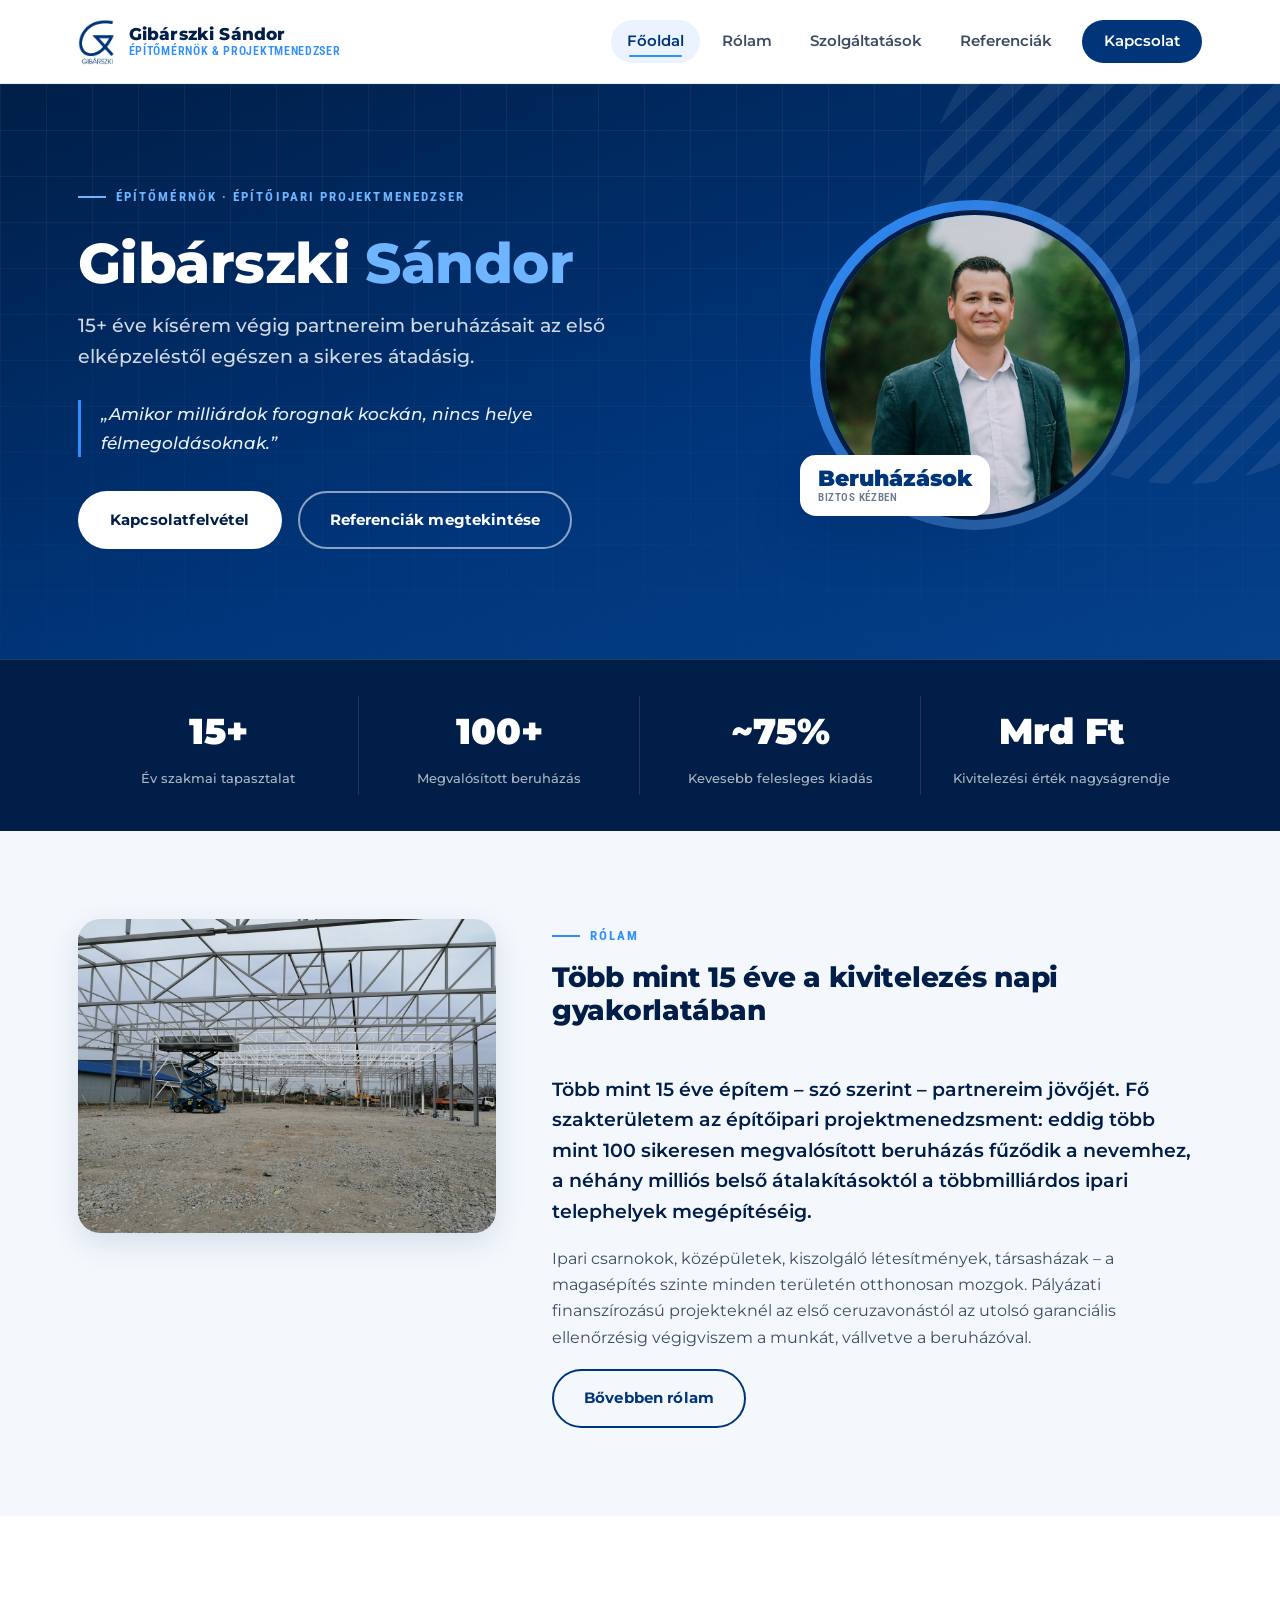
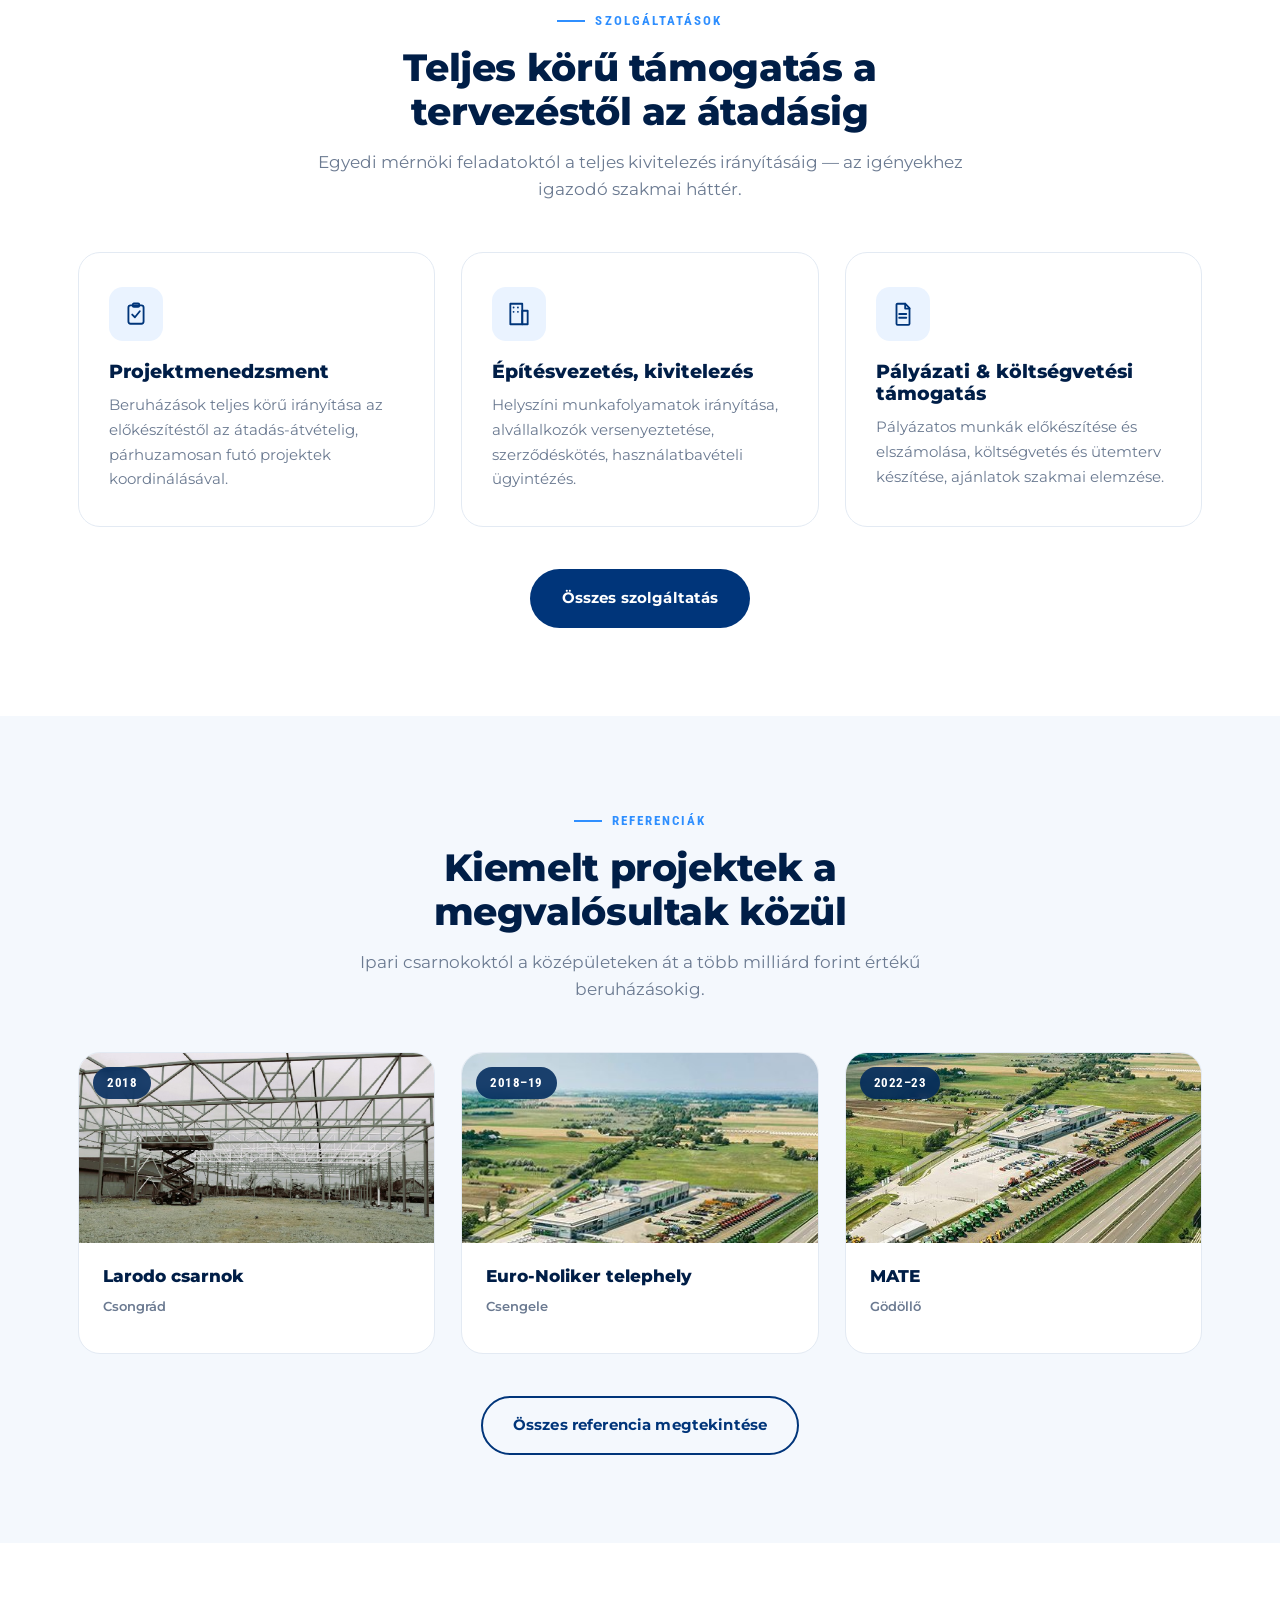
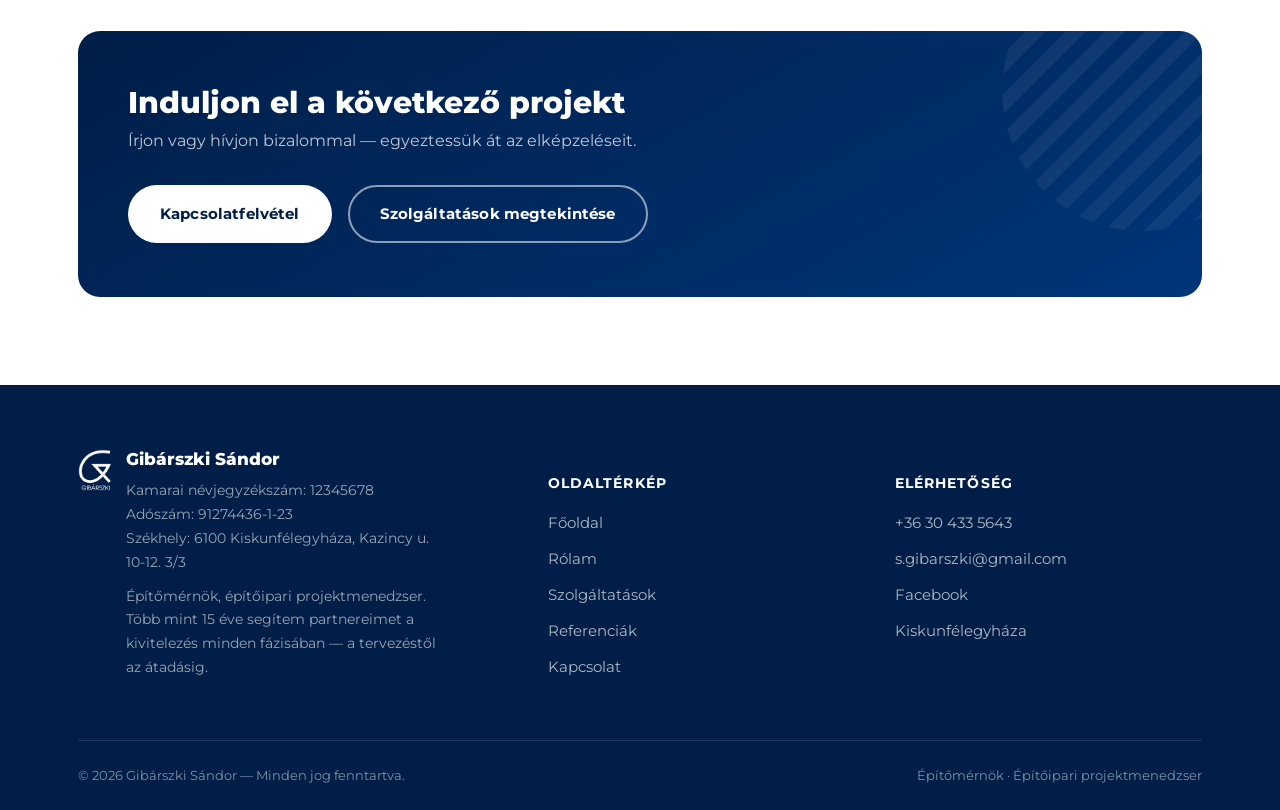
==== index.html @ 55b8b4fb "Add files via upload" ====
<!DOCTYPE html>
<html lang="hu">
<head>
<meta charset="UTF-8">
<meta name="viewport" content="width=device-width, initial-scale=1.0">
<title>Gibárszki Sándor | Építőmérnök, Építőipari Projektmenedzser</title>
<meta name="description" content="Gibárszki Sándor építőmérnök, építőipari projektmenedzser. 15+ év tapasztalat, 100+ megvalósított beruházás — ipari csarnokok, középületek, társasházak.">
<link rel="stylesheet" href="style.css">
</head>
<body>

<nav class="site-nav">
  <div class="container">
    <a href="index.html" class="brand">
      <img src="assets/img/logo_navy.png" alt="Gibárszki Sándor logó">
      <span class="brand-text"><strong>Gibárszki Sándor</strong><span>Építőmérnök &amp; Projektmenedzser</span></span>
    </a>
    <input type="checkbox" id="nav-toggle" class="nav-toggle">
    <div class="nav-links">
      <a href="index.html" class="active">Főoldal</a>
      <a href="rolam.html">Rólam</a>
      <a href="szolgaltatasok.html">Szolgáltatások</a>
      <a href="referenciak.html">Referenciák</a>
      <a href="kapcsolat.html" class="nav-cta">Kapcsolat</a>
    </div>
    <label for="nav-toggle" class="nav-burger" aria-label="Menü megnyitása"><span></span></label>
  </div>
</nav>

<header class="hero">
  <div class="container">
    <div class="hero-copy">
      <span class="hero-kicker">Építőmérnök · Építőipari projektmenedzser</span>
      <h1>Gibárszki <span class="accent">Sándor</span></h1>
      <p class="role">15+ éve kísérem végig partnereim beruházásait az első elképzeléstől egészen a sikeres átadásig.</p>
      <p class="hero-quote">„Amikor milliárdok forognak kockán, nincs helye félmegoldásoknak.”</p>
      <div class="btn-row">
        <a href="kapcsolat.html" class="btn btn-primary">Kapcsolatfelvétel</a>
        <a href="referenciak.html" class="btn btn-outline">Referenciák megtekintése</a>
      </div>
    </div>
    <div class="hero-avatar-wrap">
      <div class="hero-avatar-ring">
        <img src="assets/img/avatar.jpg" alt="Gibárszki Sándor portré">
      </div>
      <div class="hero-badge">
        <strong>Beruházások</strong>
        <span>Biztos kézben</span>
      </div>
    </div>
  </div>
</header>

<div class="stat-strip">
  <div class="stat-grid">
    <div class="stat-item"><strong>15+</strong><span>Év szakmai tapasztalat</span></div>
    <div class="stat-item"><strong>100+</strong><span>Megvalósított beruházás</span></div>
    <div class="stat-item"><strong>~75%</strong><span>Kevesebb felesleges kiadás</span></div>
    <div class="stat-item"><strong>Mrd Ft</strong><span>Kivitelezési érték nagyságrendje</span></div>
  </div>
</div>

<section class="section-alt">
  <div class="container about-preview">
    <div class="about-grid">
      <div class="about-photo">
        <img src="assets/img/project_steel_2.jpg" alt="Acélszerkezetű csarnok kivitelezés közben">
      </div>
      <div class="about-copy">
        <div class="section-head">
          <span class="eyebrow">Rólam</span>
          <h2>Több mint 15 éve a kivitelezés napi gyakorlatában</h2>
        </div>
        <p>Több mint 15 éve építem – szó szerint – partnereim jövőjét. Fő szakterületem az építőipari projektmenedzsment: eddig több mint 100 sikeresen megvalósított beruházás fűződik a nevemhez, a néhány milliós belső átalakításoktól a többmilliárdos ipari telephelyek megépítéséig.</p>
        <p>Ipari csarnokok, középületek, kiszolgáló létesítmények, társasházak – a magasépítés szinte minden területén otthonosan mozgok. Pályázati finanszírozású projekteknél az első ceruzavonástól az utolsó garanciális ellenőrzésig végigviszem a munkát, vállvetve a beruházóval.</p>
        <a href="rolam.html" class="btn btn-outline-navy">Bővebben rólam</a>
      </div>
    </div>
  </div>
</section>

<section>
  <div class="container">
    <div class="section-head center">
      <span class="eyebrow">Szolgáltatások</span>
      <h2>Teljes körű támogatás a tervezéstől az átadásig</h2>
      <p>Egyedi mérnöki feladatoktól a teljes kivitelezés irányításáig — az igényekhez igazodó szakmai háttér.</p>
    </div>
    <div class="grid grid-3">
      <div class="card">
        <div class="card-icon">
          <svg viewBox="0 0 24 24" fill="none" stroke="currentColor" stroke-width="1.7" stroke-linecap="round" stroke-linejoin="round" width="26" height="26"><rect x="5" y="4" width="14" height="17" rx="2"/><rect x="9" y="2.3" width="6" height="3" rx="1"/><path d="M8.5 12.5 11 15l4.5-5.5"/></svg>
        </div>
        <h3>Projektmenedzsment</h3>
        <p>Beruházások teljes körű irányítása az előkészítéstől az átadás-átvételig, párhuzamosan futó projektek koordinálásával.</p>
      </div>
      <div class="card">
        <div class="card-icon">
          <svg viewBox="0 0 24 24" fill="none" stroke="currentColor" stroke-width="1.7" stroke-linecap="round" stroke-linejoin="round" width="26" height="26"><rect x="4" y="2.5" width="11" height="19"/><rect x="15" y="9" width="5" height="12.5"/><line x1="7" y1="6" x2="7" y2="6.01"/><line x1="11" y1="6" x2="11" y2="6.01"/><line x1="7" y1="10" x2="7" y2="10.01"/><line x1="11" y1="10" x2="11" y2="10.01"/></svg>
        </div>
        <h3>Építésvezetés, kivitelezés</h3>
        <p>Helyszíni munkafolyamatok irányítása, alvállalkozók versenyeztetése, szerződéskötés, használatbavételi ügyintézés.</p>
      </div>
      <div class="card">
        <div class="card-icon">
          <svg viewBox="0 0 24 24" fill="none" stroke="currentColor" stroke-width="1.7" stroke-linecap="round" stroke-linejoin="round" width="26" height="26"><path d="M7 2.5h7l4 4V21a1 1 0 0 1-1 1H7a1 1 0 0 1-1-1V3.5a1 1 0 0 1 1-1Z"/><path d="M14 2.5V7h4"/><line x1="8.5" y1="12" x2="15" y2="12"/><line x1="8.5" y1="15.5" x2="15" y2="15.5"/></svg>
        </div>
        <h3>Pályázati &amp; költségvetési támogatás</h3>
        <p>Pályázatos munkák előkészítése és elszámolása, költségvetés és ütemterv készítése, ajánlatok szakmai elemzése.</p>
      </div>
    </div>
    <div style="text-align:center; margin-top:42px;">
      <a href="szolgaltatasok.html" class="btn btn-solid">Összes szolgáltatás</a>
    </div>
  </div>
</section>

<section class="section-alt">
  <div class="container">
    <div class="section-head center">
      <span class="eyebrow">Referenciák</span>
      <h2>Kiemelt projektek a megvalósultak közül</h2>
      <p>Ipari csarnokoktól a középületeken át a több milliárd forint értékű beruházásokig.</p>
    </div>
    <div class="grid grid-3">
      <div class="ref-card">
        <div class="ref-photo">
          <span class="ref-tag">2018</span>
          <img src="assets/img/project_steel_1.jpg" alt="Larodo csarnok, Csongrád">
        </div>
        <div class="ref-body">
          <h3>Larodo csarnok</h3>
          <div class="ref-loc">Csongrád</div>
        </div>
      </div>
      <div class="ref-card">
        <div class="ref-photo">
          <span class="ref-tag">2018–19</span>
          <img src="assets/img/project_aerial_2.jpg" alt="Euro-Noliker telephely, Csengele">
        </div>
        <div class="ref-body">
          <h3>Euro-Noliker telephely</h3>
          <div class="ref-loc">Csengele</div>
        </div>
      </div>
      <div class="ref-card">
        <div class="ref-photo">
          <span class="ref-tag">2022–23</span>
          <img src="assets/img/project_aerial_1.jpg" alt="MATE kampusz, Gödöllő">
        </div>
        <div class="ref-body">
          <h3>MATE</h3>
          <div class="ref-loc">Gödöllő</div>
        </div>
      </div>
    </div>
    <div style="text-align:center; margin-top:42px;">
      <a href="referenciak.html" class="btn btn-outline-navy">Összes referencia megtekintése</a>
    </div>
  </div>
</section>

<section>
  <div class="container">
    <div class="cta-band">
      <div>
        <h2>Induljon el a következő projekt</h2>
        <p>Írjon vagy hívjon bizalommal — egyeztessük át az elképzeléseit.</p>
      </div>
      <div class="btn-row">
        <a href="kapcsolat.html" class="btn btn-primary">Kapcsolatfelvétel</a>
        <a href="szolgaltatasok.html" class="btn btn-outline">Szolgáltatások megtekintése</a>
      </div>
    </div>
  </div>
</section>

<footer class="site-footer">
  <div class="container">
    <div class="footer-grid">
      <div class="footer-brand">
        <img src="assets/img/logo_white.png" alt="Gibárszki Sándor logó">
        <div>
          <h4>Gibárszki Sándor</h4>
          <p class="footer-legal">Kamarai névjegyzékszám: 12345678<br>Adószám: 91274436-1-23<br>Székhely: 6100 Kiskunfélegyháza, Kazincy u. 10-12. 3/3</p>
          <p>Építőmérnök, építőipari projektmenedzser. Több mint 15 éve segítem partnereimet a kivitelezés minden fázisában — a tervezéstől az átadásig.</p>
        </div>
      </div>
      <div class="footer-col">
        <h5>Oldaltérkép</h5>
        <a href="index.html">Főoldal</a>
        <a href="rolam.html">Rólam</a>
        <a href="szolgaltatasok.html">Szolgáltatások</a>
        <a href="referenciak.html">Referenciák</a>
        <a href="kapcsolat.html">Kapcsolat</a>
      </div>
      <div class="footer-col">
        <h5>Elérhetőség</h5>
        <a href="tel:+36304335643">+36 30 433 5643</a>
        <a href="mailto:s.gibarszki@gmail.com">s.gibarszki@gmail.com</a>
        <a href="https://www.facebook.com/sandor.gibarszki" target="_blank" rel="noopener">Facebook</a>
        <a href="kapcsolat.html">Kiskunfélegyháza</a>
      </div>
    </div>
    <div class="footer-bottom">
      <span>© 2026 Gibárszki Sándor — Minden jog fenntartva.</span>
      <span>Építőmérnök · Építőipari projektmenedzser</span>
    </div>
  </div>
</footer>

</body>
</html>
---- style.css ----
/* =========================================================
   Gibárszki Sándor — Építőmérnök / Építőipari projektmenedzser
   Közös stíluslap — style.css
   ========================================================= */

@import url('https://fonts.googleapis.com/css2?family=Montserrat:ital,wght@0,400;0,500;0,600;0,700;0,800;0,900;1,500&family=Roboto+Condensed:wght@400;600;700&display=swap');

:root{
  /* Márkaszínek — a Gibárszki design anyagokból (flyer, logó) */
  --navy-900:#001E47;
  --navy-800:#00295C;
  --navy:#00357A;
  --navy-700:#054089;
  --blue-accent:#2F8FFF;
  --blue-accent-light:#6FB4FF;
  --blue-pale:#EAF3FF;
  --blue-pale-2:#F4F8FD;

  --white:#FFFFFF;
  --ink:#152238;
  --ink-soft:#3D4C63;
  --muted:#6B7A91;
  --border:#E3EAF3;
  --border-soft:#EDF2F8;

  --shadow-sm: 0 2px 10px rgba(0,41,92,0.06);
  --shadow-md: 0 10px 30px rgba(0,41,92,0.12);
  --shadow-lg: 0 22px 50px rgba(0,30,71,0.18);

  --radius-sm: 8px;
  --radius-md: 14px;
  --radius-lg: 22px;

  --container: 1180px;
  --nav-h: 84px;

  --ease: cubic-bezier(.22,.9,.32,1);
}

*,*::before,*::after{ box-sizing:border-box; }
html{ scroll-behavior:smooth; }
body{
  margin:0;
  font-family:'Montserrat', Arial, sans-serif;
  color:var(--ink);
  background:var(--white);
  -webkit-font-smoothing:antialiased;
  line-height:1.65;
}
img{ max-width:100%; display:block; }
a{ color:inherit; text-decoration:none; }
ul{ margin:0; padding:0; list-style:none; }
h1,h2,h3,h4{ margin:0; font-weight:800; line-height:1.18; color:var(--navy-900); }
p{ margin:0; }
.container{
  width:100%;
  max-width:var(--container);
  margin:0 auto;
  padding:0 28px;
}

/* ---------- eyebrow / section heading pattern ---------- */
.eyebrow{
  display:inline-flex;
  align-items:center;
  gap:10px;
  font-family:'Roboto Condensed', sans-serif;
  font-weight:700;
  letter-spacing:.16em;
  text-transform:uppercase;
  font-size:13px;
  color:var(--blue-accent);
  margin-bottom:14px;
}
.eyebrow::before{
  content:"";
  width:28px; height:2px;
  background:var(--blue-accent);
  display:inline-block;
}
.section-head{
  max-width:680px;
  margin-bottom:48px;
}
.section-head.center{ margin-left:auto; margin-right:auto; text-align:center; }
.section-head h2{
  font-size:clamp(28px,4vw,38px);
  letter-spacing:-0.01em;
}
.section-head p{
  margin-top:14px;
  color:var(--muted);
  font-size:16.5px;
}
section{ padding:88px 0; }
.section-alt{ background:var(--blue-pale-2); }

/* ---------- buttons ---------- */
.btn{
  display:inline-flex;
  align-items:center;
  gap:10px;
  padding:15px 30px;
  border-radius:999px;
  font-weight:700;
  font-size:15px;
  letter-spacing:.01em;
  border:2px solid transparent;
  cursor:pointer;
  transition:all .25s var(--ease);
  white-space:nowrap;
}
.btn-primary{
  background:var(--white);
  color:var(--navy-900);
}
.btn-primary:hover{
  background:var(--blue-accent);
  color:var(--white);
  transform:translateY(-3px);
  box-shadow:0 14px 28px rgba(47,143,255,.35);
}
.btn-solid{
  background:var(--navy);
  color:var(--white);
}
.btn-solid:hover{
  background:var(--blue-accent);
  transform:translateY(-3px);
  box-shadow:0 14px 28px rgba(47,143,255,.3);
}
.btn-outline{
  border-color:rgba(255,255,255,.55);
  color:var(--white);
}
.btn-outline:hover{
  border-color:var(--white);
  background:rgba(255,255,255,.12);
  transform:translateY(-3px);
}
.btn-outline-navy{
  border-color:var(--navy);
  color:var(--navy);
  background:transparent;
}
.btn-outline-navy:hover{
  background:var(--navy);
  color:var(--white);
  transform:translateY(-3px);
}
.btn-row{ display:flex; gap:16px; flex-wrap:wrap; }

/* =========================================================
   NAV
   ========================================================= */
.site-nav{
  position:fixed;
  top:0; left:0; right:0;
  height:var(--nav-h);
  background:rgba(255,255,255,.92);
  backdrop-filter:saturate(180%) blur(14px);
  border-bottom:1px solid var(--border);
  z-index:1000;
}
.site-nav .container{
  height:100%;
  display:flex;
  align-items:center;
  justify-content:space-between;
}
.brand{
  display:flex;
  align-items:center;
  gap:14px;
}
.brand img{
  height:46px;
  width:auto;
}
.brand-text{
  display:flex;
  flex-direction:column;
  line-height:1.2;
}
.brand-text strong{
  font-size:16.5px;
  font-weight:800;
  color:var(--navy-900);
  letter-spacing:.01em;
}
.brand-text span{
  font-family:'Roboto Condensed', sans-serif;
  font-size:11.5px;
  font-weight:600;
  letter-spacing:.06em;
  text-transform:uppercase;
  color:var(--blue-accent);
}

.nav-links{
  display:flex;
  align-items:center;
  gap:6px;
}
.nav-links a{
  position:relative;
  padding:10px 16px;
  font-size:14.5px;
  font-weight:600;
  color:var(--ink-soft);
  border-radius:999px;
  transition:color .2s, background .2s;
}
.nav-links a:hover{ color:var(--navy); background:var(--blue-pale); }
.nav-links a.active{ color:var(--navy); background:var(--blue-pale); }
.nav-links a.active::after{
  content:"";
  position:absolute;
  left:18px; right:18px; bottom:6px;
  height:2px;
  background:var(--blue-accent);
  border-radius:2px;
}
.nav-cta{
  margin-left:8px;
  padding:10px 22px !important;
  background:var(--navy);
  color:var(--white) !important;
}
.nav-cta:hover{ background:var(--blue-accent) !important; color:var(--white) !important; }

.nav-toggle{ display:none; }
.nav-burger{
  display:none;
  width:42px; height:42px;
  border-radius:10px;
  border:1px solid var(--border);
  background:var(--white);
  align-items:center;
  justify-content:center;
  cursor:pointer;
}
.nav-burger span,
.nav-burger span::before,
.nav-burger span::after{
  content:"";
  display:block;
  width:20px; height:2px;
  background:var(--navy-900);
  position:relative;
  transition:transform .2s, opacity .2s;
}
.nav-burger span::before{ position:absolute; top:-6px; }
.nav-burger span::after{ position:absolute; top:6px; }

/* =========================================================
   HERO (blueprint / navy brand look)
   ========================================================= */
.hero{
  position:relative;
  margin-top:var(--nav-h);
  padding:96px 0 110px;
  background:
    linear-gradient(160deg, var(--navy-900) 0%, var(--navy) 58%, var(--navy-700) 100%);
  overflow:hidden;
  color:var(--white);
}
.hero::before{
  /* blueprint grid */
  content:"";
  position:absolute; inset:0;
  background-image:
    linear-gradient(rgba(255,255,255,.06) 1px, transparent 1px),
    linear-gradient(90deg, rgba(255,255,255,.06) 1px, transparent 1px);
  background-size:46px 46px;
  mask-image:linear-gradient(180deg, rgba(0,0,0,.9), rgba(0,0,0,.15));
  pointer-events:none;
}
.hero::after{
  /* diagonal stripe accent, top-right */
  content:"";
  position:absolute;
  top:-120px; right:-160px;
  width:520px; height:520px;
  background:repeating-linear-gradient(
    -45deg,
    rgba(255,255,255,.07) 0px, rgba(255,255,255,.07) 16px,
    transparent 16px, transparent 32px
  );
  border-radius:50%;
  pointer-events:none;
}
.hero .container{
  position:relative;
  z-index:2;
  display:grid;
  grid-template-columns:1.15fr .85fr;
  gap:56px;
  align-items:center;
}
.hero-kicker{
  display:inline-flex;
  align-items:center;
  gap:10px;
  font-family:'Roboto Condensed', sans-serif;
  font-weight:700;
  letter-spacing:.16em;
  text-transform:uppercase;
  font-size:13px;
  color:var(--blue-accent-light);
  margin-bottom:22px;
}
.hero-kicker::before{
  content:"";
  width:28px; height:2px;
  background:var(--blue-accent-light);
}
.hero h1{
  color:var(--white);
  font-size:clamp(34px, 5vw, 56px);
  letter-spacing:-0.01em;
}
.hero h1 .accent{ color:var(--blue-accent-light); }
.hero .role{
  margin-top:14px;
  font-size:clamp(16px,2vw,19px);
  color:rgba(255,255,255,.82);
  font-weight:500;
}
.hero-quote{
  margin:28px 0 34px;
  padding-left:20px;
  border-left:3px solid var(--blue-accent);
  font-style:italic;
  font-weight:500;
  font-size:17px;
  color:rgba(255,255,255,.92);
  max-width:520px;
}
.hero-avatar-wrap{
  position:relative;
  justify-self:center;
}
.hero-avatar-ring{
  position:relative;
  width:330px; height:330px;
  border-radius:50%;
  padding:10px;
  background:linear-gradient(140deg, var(--blue-accent), rgba(255,255,255,.15));
}
.hero-avatar-ring img{
  width:100%; height:100%;
  object-fit:cover;
  border-radius:50%;
  border:5px solid var(--navy-900);
}
.hero-badge{
  position:absolute;
  bottom:14px; left:-10px;
  background:var(--white);
  color:var(--navy-900);
  border-radius:16px;
  padding:12px 18px;
  box-shadow:var(--shadow-lg);
  display:flex;
  flex-direction:column;
  line-height:1.1;
}
.hero-badge strong{ font-size:22px; font-weight:900; color:var(--navy); }
.hero-badge span{
  font-family:'Roboto Condensed', sans-serif;
  font-size:11px; font-weight:600;
  letter-spacing:.05em; text-transform:uppercase;
  color:var(--muted);
}

/* ---------- stats strip ---------- */
.stat-strip{
  background:var(--navy-900);
  border-top:1px solid rgba(255,255,255,.14);
}
.stat-grid{
  max-width:var(--container);
  margin:0 auto;
  padding:36px 28px;
  display:grid;
  grid-template-columns:repeat(4,1fr);
}
.stat-item{
  text-align:center;
  border-right:1px solid rgba(255,255,255,.12);
  padding:6px 12px;
}
.stat-item:last-child{ border-right:none; }
.stat-item strong{
  display:block;
  font-size:clamp(26px,3vw,36px);
  font-weight:900;
  color:var(--white);
}
.stat-item span{
  display:block;
  margin-top:6px;
  font-size:13px;
  color:rgba(255,255,255,.68);
  font-weight:500;
}

/* =========================================================
   CARDS (services / references)
   ========================================================= */
.grid{ display:grid; gap:26px; }
.grid-3{ grid-template-columns:repeat(3,1fr); }
.grid-2{ grid-template-columns:repeat(2,1fr); }
.grid-4{ grid-template-columns:repeat(4,1fr); }

.card{
  position:relative;
  background:var(--white);
  border:1px solid var(--border);
  border-radius:var(--radius-lg);
  padding:34px 30px;
  transition:transform .3s var(--ease), box-shadow .3s var(--ease), border-color .3s;
  overflow:hidden;
}
.card::before{
  content:"";
  position:absolute; top:0; left:0; right:0; height:4px;
  background:linear-gradient(90deg, var(--navy), var(--blue-accent));
  transform:scaleX(0);
  transform-origin:left;
  transition:transform .35s var(--ease);
}
.card:hover{
  transform:translateY(-8px);
  box-shadow:var(--shadow-md);
  border-color:transparent;
}
.card:hover::before{ transform:scaleX(1); }
.card-icon{
  width:54px; height:54px;
  border-radius:14px;
  background:var(--blue-pale);
  display:flex; align-items:center; justify-content:center;
  margin-bottom:20px;
  font-size:24px;
  color:var(--navy);
  transition:background .3s, color .3s, transform .3s;
}
.card:hover .card-icon{
  background:var(--navy);
  color:var(--white);
  transform:scale(1.07) rotate(-4deg);
}
.card h3{ font-size:19px; margin-bottom:10px; }
.card p{ color:var(--muted); font-size:15px; }
.card ul{ margin-top:14px; }
.card ul li{
  font-size:14px;
  color:var(--ink-soft);
  padding-left:20px;
  position:relative;
  margin-bottom:8px;
}
.card ul li::before{
  content:"";
  position:absolute; left:0; top:8px;
  width:8px; height:8px;
  border-radius:2px;
  background:var(--blue-accent);
}

/* reference cards */
.ref-card{
  background:var(--white);
  border:1px solid var(--border);
  border-radius:var(--radius-lg);
  overflow:hidden;
  transition:transform .3s var(--ease), box-shadow .3s var(--ease);
}
.ref-card:hover{
  transform:translateY(-8px);
  box-shadow:var(--shadow-md);
}
.ref-photo{
  position:relative;
  height:190px;
  overflow:hidden;
  background:var(--blue-pale);
}
.ref-photo img{
  width:100%; height:100%;
  object-fit:cover;
  transition:transform .5s var(--ease);
}
.ref-card:hover .ref-photo img{ transform:scale(1.08); }
.ref-tag{
  position:absolute;
  top:14px; left:14px;
  background:rgba(0,41,92,.88);
  color:var(--white);
  font-family:'Roboto Condensed', sans-serif;
  font-weight:700;
  font-size:12.5px;
  letter-spacing:.04em;
  padding:6px 14px;
  border-radius:999px;
  backdrop-filter:blur(4px);
}
.ref-body{ padding:22px 24px 26px; }
.ref-cat{
  font-family:'Roboto Condensed', sans-serif;
  font-weight:700;
  font-size:11.5px;
  letter-spacing:.08em;
  text-transform:uppercase;
  color:var(--blue-accent);
  margin-bottom:8px;
}
.ref-body h3{ font-size:16.5px; line-height:1.4; margin-bottom:8px; }
.ref-loc{
  display:flex; align-items:center; gap:6px;
  font-size:13px; color:var(--muted); font-weight:600;
  margin-bottom:10px;
}
.ref-body p{ font-size:14px; color:var(--ink-soft); }

.year-pill{
  display:inline-flex;
  align-items:center;
  font-family:'Roboto Condensed', sans-serif;
  font-weight:700;
  font-size:12px;
  letter-spacing:.05em;
  color:var(--white);
  background:var(--navy);
  padding:5px 13px;
  border-radius:999px;
  margin-bottom:16px;
}
.ref-text-card .ref-loc{ margin-top:2px; margin-bottom:0; }
.ref-text-card .card-icon{ margin-bottom:14px; }

.ref-list-section h2.sub-h{
  font-size:22px;
  margin:0 0 24px;
  padding-top:8px;
  display:flex; align-items:center; gap:12px;
}
.ref-list-section h2.sub-h::before{
  content:"";
  width:34px; height:3px;
  background:var(--blue-accent);
  display:inline-block;
}

/* =========================================================
   TIMELINE
   ========================================================= */
.timeline{
  position:relative;
  margin-left:8px;
  padding-left:38px;
  border-left:3px solid var(--blue-pale);
}
.timeline-item{
  position:relative;
  padding-bottom:44px;
}
.timeline-item:last-child{ padding-bottom:0; }
.timeline-item::before{
  content:"";
  position:absolute;
  left:-47px; top:4px;
  width:16px; height:16px;
  border-radius:50%;
  background:var(--white);
  border:3px solid var(--navy);
  transition:background .25s, transform .25s;
}
.timeline-item.is-current::before{
  background:var(--blue-accent);
  border-color:var(--blue-accent);
  box-shadow:0 0 0 5px var(--blue-pale);
}
.timeline-item:hover::before{ transform:scale(1.2); }
.timeline-date{
  display:inline-block;
  font-family:'Roboto Condensed', sans-serif;
  font-weight:700;
  font-size:12.5px;
  letter-spacing:.05em;
  text-transform:uppercase;
  color:var(--white);
  background:var(--navy);
  padding:5px 14px;
  border-radius:999px;
  margin-bottom:12px;
}
.timeline-item.is-current .timeline-date{ background:var(--blue-accent); }
.timeline-card{
  background:var(--white);
  border:1px solid var(--border);
  border-radius:var(--radius-md);
  padding:22px 26px;
  transition:box-shadow .25s, transform .25s, border-color .25s;
}
.timeline-item:hover .timeline-card{
  box-shadow:var(--shadow-sm);
  border-color:var(--blue-accent-light);
  transform:translateX(4px);
}
.timeline-card h3{ font-size:17.5px; margin-bottom:4px; }
.timeline-card .org{
  font-size:13.5px; font-weight:700; color:var(--blue-accent);
  margin-bottom:10px;
  display:block;
}
.timeline-card p{ font-size:14.5px; color:var(--ink-soft); }

.timeline-mini .timeline-item{ padding-bottom:30px; }
.timeline-mini .timeline-card{ padding:16px 22px; }

/* =========================================================
   CONTACT PAGE
   ========================================================= */
.contact-hero,
.page-hero{
  margin-top:var(--nav-h);
  padding:72px 0 60px;
  background:linear-gradient(160deg, var(--navy-900), var(--navy));
  color:var(--white);
  text-align:center;
  position:relative;
  overflow:hidden;
}
.page-hero::before{
  content:"";
  position:absolute; inset:0;
  background-image:
    linear-gradient(rgba(255,255,255,.05) 1px, transparent 1px),
    linear-gradient(90deg, rgba(255,255,255,.05) 1px, transparent 1px);
  background-size:42px 42px;
  mask-image:radial-gradient(ellipse at center, rgba(0,0,0,.8), transparent 75%);
  pointer-events:none;
}
.contact-hero .eyebrow,
.page-hero .eyebrow{ justify-content:center; color:var(--blue-accent-light); position:relative; z-index:1; }
.contact-hero .eyebrow::before,
.page-hero .eyebrow::before{ background:var(--blue-accent-light); }
.contact-hero h1,
.page-hero h1{ color:var(--white); font-size:clamp(30px,4vw,44px); position:relative; z-index:1; }
.contact-hero p,
.page-hero p{
  max-width:600px; margin:16px auto 0;
  color:rgba(255,255,255,.8);
  font-size:16px;
  position:relative; z-index:1;
}

.info-box{
  background:var(--white);
  border:1px solid var(--border);
  border-radius:var(--radius-lg);
  padding:30px 28px;
  text-align:left;
  transition:transform .3s var(--ease), box-shadow .3s var(--ease);
}
.info-box:hover{ transform:translateY(-6px); box-shadow:var(--shadow-md); }
.info-box .card-icon{ margin-bottom:18px; }
.info-box h3{ font-size:17px; margin-bottom:8px; }
.info-box a.value{
  font-size:16px; font-weight:700; color:var(--navy);
  word-break:break-word;
}
.info-box a.value:hover{ color:var(--blue-accent); }
.info-box .hint{ margin-top:8px; font-size:13.5px; color:var(--muted); }

.steps{
  counter-reset:step;
  display:grid;
  grid-template-columns:repeat(3,1fr);
  gap:26px;
}
.step{
  position:relative;
  background:var(--white);
  border:1px solid var(--border);
  border-radius:var(--radius-lg);
  padding:30px 26px;
}
.step::after{
  counter-increment:step;
  content:counter(step);
  position:absolute;
  top:-16px; left:26px;
  width:36px; height:36px;
  border-radius:50%;
  background:var(--navy);
  color:var(--white);
  font-weight:800;
  font-size:15px;
  display:flex; align-items:center; justify-content:center;
  box-shadow:0 6px 14px rgba(0,41,92,.3);
}
.step h3{ margin-top:10px; font-size:17px; }
.step p{ margin-top:8px; color:var(--muted); font-size:14.5px; }

.map-box{
  border-radius:var(--radius-lg);
  overflow:hidden;
  border:1px solid var(--border);
}
.map-box iframe{ width:100%; height:340px; border:0; display:block; }

/* =========================================================
   FOOTER
   ========================================================= */
.site-footer{
  background:var(--navy-900);
  color:rgba(255,255,255,.78);
  padding:64px 0 0;
}
.footer-grid{
  display:grid;
  grid-template-columns:1.4fr 1fr 1fr;
  gap:40px;
  padding-bottom:48px;
  border-bottom:1px solid rgba(255,255,255,.12);
}
.footer-brand{ display:flex; gap:14px; align-items:flex-start; }
.footer-brand img{ height:42px; }
.footer-brand h4{ color:var(--white); font-size:17px; }
.footer-brand p{
  margin-top:10px; font-size:14px; line-height:1.7;
  color:rgba(255,255,255,.6); max-width:320px;
}
.footer-legal{
  margin-top:10px;
  font-size:12.5px;
  line-height:1.7;
  color:rgba(255,255,255,.45);
}
.footer-legal strong{ color:rgba(255,255,255,.65); font-weight:600; }
.footer-col h5{
  color:var(--white);
  font-size:13.5px;
  text-transform:uppercase;
  letter-spacing:.08em;
  margin-bottom:18px;
  font-weight:700;
}
.footer-col a{
  display:block;
  font-size:14.5px;
  color:rgba(255,255,255,.68);
  margin-bottom:12px;
  transition:color .2s, transform .2s;
}
.footer-col a:hover{ color:var(--blue-accent-light); transform:translateX(3px); }
.footer-bottom{
  display:flex;
  justify-content:space-between;
  align-items:center;
  padding:24px 0;
  font-size:13px;
  color:rgba(255,255,255,.5);
  flex-wrap:wrap;
  gap:10px;
}

/* =========================================================
   MISC: about page, services intro, etc.
   ========================================================= */
.about-grid{
  display:grid;
  grid-template-columns:.9fr 1.4fr;
  gap:56px;
  align-items:start;
}
.about-photo{
  position:sticky;
  top:calc(var(--nav-h) + 28px);
}
.about-photo img{
  border-radius:var(--radius-lg);
  box-shadow:var(--shadow-md);
}
.about-photo .quote-card{
  margin-top:-40px;
  margin-left:24px;
  position:relative;
  background:var(--navy);
  color:var(--white);
  border-radius:var(--radius-md);
  padding:20px 22px;
  font-style:italic;
  font-size:14px;
  box-shadow:var(--shadow-md);
}
.about-copy p{
  margin-bottom:18px;
  color:var(--ink-soft);
  font-size:16px;
}
.about-copy p:first-of-type{
  font-size:18.5px;
  font-weight:600;
  color:var(--navy-900);
}
.about-copy h2{
  font-size:clamp(22px,3vw,28px);
  margin-bottom:18px;
  letter-spacing:-0.01em;
}
.about-copy h3{
  font-size:19px;
  margin-bottom:14px;
}
.about-copy .check-list{ margin:18px 0 4px; }
.about-copy .check-list li{
  position:relative;
  padding-left:26px;
  margin-bottom:12px;
  font-size:16px;
  color:var(--ink-soft);
}
.about-copy .check-list li::before{
  content:"";
  position:absolute; left:0; top:8px;
  width:9px; height:9px;
  border-radius:2px;
  background:var(--blue-accent);
}
.about-copy .check-list li b{ color:var(--navy-900); }
.skill-tags{
  display:flex; flex-wrap:wrap; gap:10px;
  margin-top:18px;
}
.skill-tags span{
  background:var(--blue-pale);
  color:var(--navy);
  font-weight:600;
  font-size:13.5px;
  padding:9px 16px;
  border-radius:999px;
}
.lang-row{
  display:flex; justify-content:space-between;
  padding:14px 0; border-bottom:1px solid var(--border-soft);
}
.lang-row:last-child{ border-bottom:none; }
.lang-row strong{ color:var(--navy-900); }
.lang-row span{ color:var(--muted); font-size:14px; font-weight:600; }

.divider-line{
  height:1px; background:var(--border);
  margin:56px 0;
}

.cta-band{
  background:linear-gradient(150deg, var(--navy-900), var(--navy));
  color:var(--white);
  border-radius:var(--radius-lg);
  padding:54px 50px;
  display:flex;
  justify-content:space-between;
  align-items:center;
  gap:30px;
  flex-wrap:wrap;
  position:relative;
  overflow:hidden;
}
.cta-band::after{
  content:"";
  position:absolute; top:-80px; right:-80px;
  width:280px; height:280px;
  background:repeating-linear-gradient(-45deg, rgba(255,255,255,.06) 0 14px, transparent 14px 28px);
  border-radius:50%;
}
.cta-band h2{ color:var(--white); font-size:clamp(22px,3vw,30px); position:relative; z-index:1; }
.cta-band p{ color:rgba(255,255,255,.75); margin-top:8px; position:relative; z-index:1; }
.cta-band .btn-row{ position:relative; z-index:1; }

/* =========================================================
   RESPONSIVE — breakpoint 680px
   ========================================================= */
@media (max-width: 980px){
  .hero .container{ grid-template-columns:1fr; text-align:center; }
  .hero-kicker{ justify-content:center; }
  .hero-quote{ margin-left:auto; margin-right:auto; }
  .hero-avatar-wrap{ order:-1; }
  .about-grid{ grid-template-columns:1fr; }
  .about-photo{ position:static; max-width:340px; margin:0 auto; }
  .grid-3{ grid-template-columns:repeat(2,1fr); }
  .grid-4{ grid-template-columns:repeat(2,1fr); }
  .footer-grid{ grid-template-columns:1fr 1fr; }
  .footer-brand{ grid-column:1 / -1; }
  .steps{ grid-template-columns:1fr; }
}

@media (max-width: 680px){
  :root{ --nav-h:72px; }
  .container{ padding:0 20px; }
  section{ padding:64px 0; }

  .nav-links{
    position:fixed;
    top:var(--nav-h); left:0; right:0;
    flex-direction:column;
    align-items:stretch;
    background:var(--white);
    border-bottom:1px solid var(--border);
    padding:10px 20px 18px;
    gap:4px;
    transform:translateY(-12px);
    opacity:0;
    pointer-events:none;
    transition:all .25s var(--ease);
    box-shadow:var(--shadow-md);
  }
  .nav-links a{ padding:13px 14px; }
  .nav-cta{ margin-left:0; text-align:center; }
  .nav-burger{ display:flex; }
  .nav-toggle:checked ~ .nav-links{
    transform:translateY(0);
    opacity:1;
    pointer-events:auto;
  }
  .nav-toggle:checked ~ .nav-burger span{ background:transparent; }
  .nav-toggle:checked ~ .nav-burger span::before{ transform:rotate(45deg) translate(4px,5px); }
  .nav-toggle:checked ~ .nav-burger span::after{ transform:rotate(-45deg) translate(4px,-5px); }
  .brand-text strong{ font-size:14.5px; }
  .brand img{ height:38px; }

  .hero{ padding:56px 0 70px; }
  .hero-avatar-ring{ width:230px; height:230px; }
  .hero-badge{ left:50%; transform:translateX(-50%); bottom:-16px; }

  .stat-grid{ grid-template-columns:repeat(2,1fr); gap:22px 0; }
  .stat-item{ border-right:none; border-bottom:1px solid rgba(255,255,255,.12); padding-bottom:18px; }
  .stat-item:nth-child(2n){ border-right:none; }

  .grid-3, .grid-2, .grid-4{ grid-template-columns:1fr; }
  .section-head{ max-width:100%; }

  .timeline{ padding-left:30px; margin-left:2px; }
  .timeline-item::before{ left:-39px; }

  .footer-grid{ grid-template-columns:1fr; gap:32px; }
  .footer-bottom{ flex-direction:column; text-align:center; }

  .cta-band{ flex-direction:column; text-align:center; padding:40px 26px; }
  .cta-band .btn-row{ justify-content:center; }

  .about-photo .quote-card{ margin-left:0; }
}
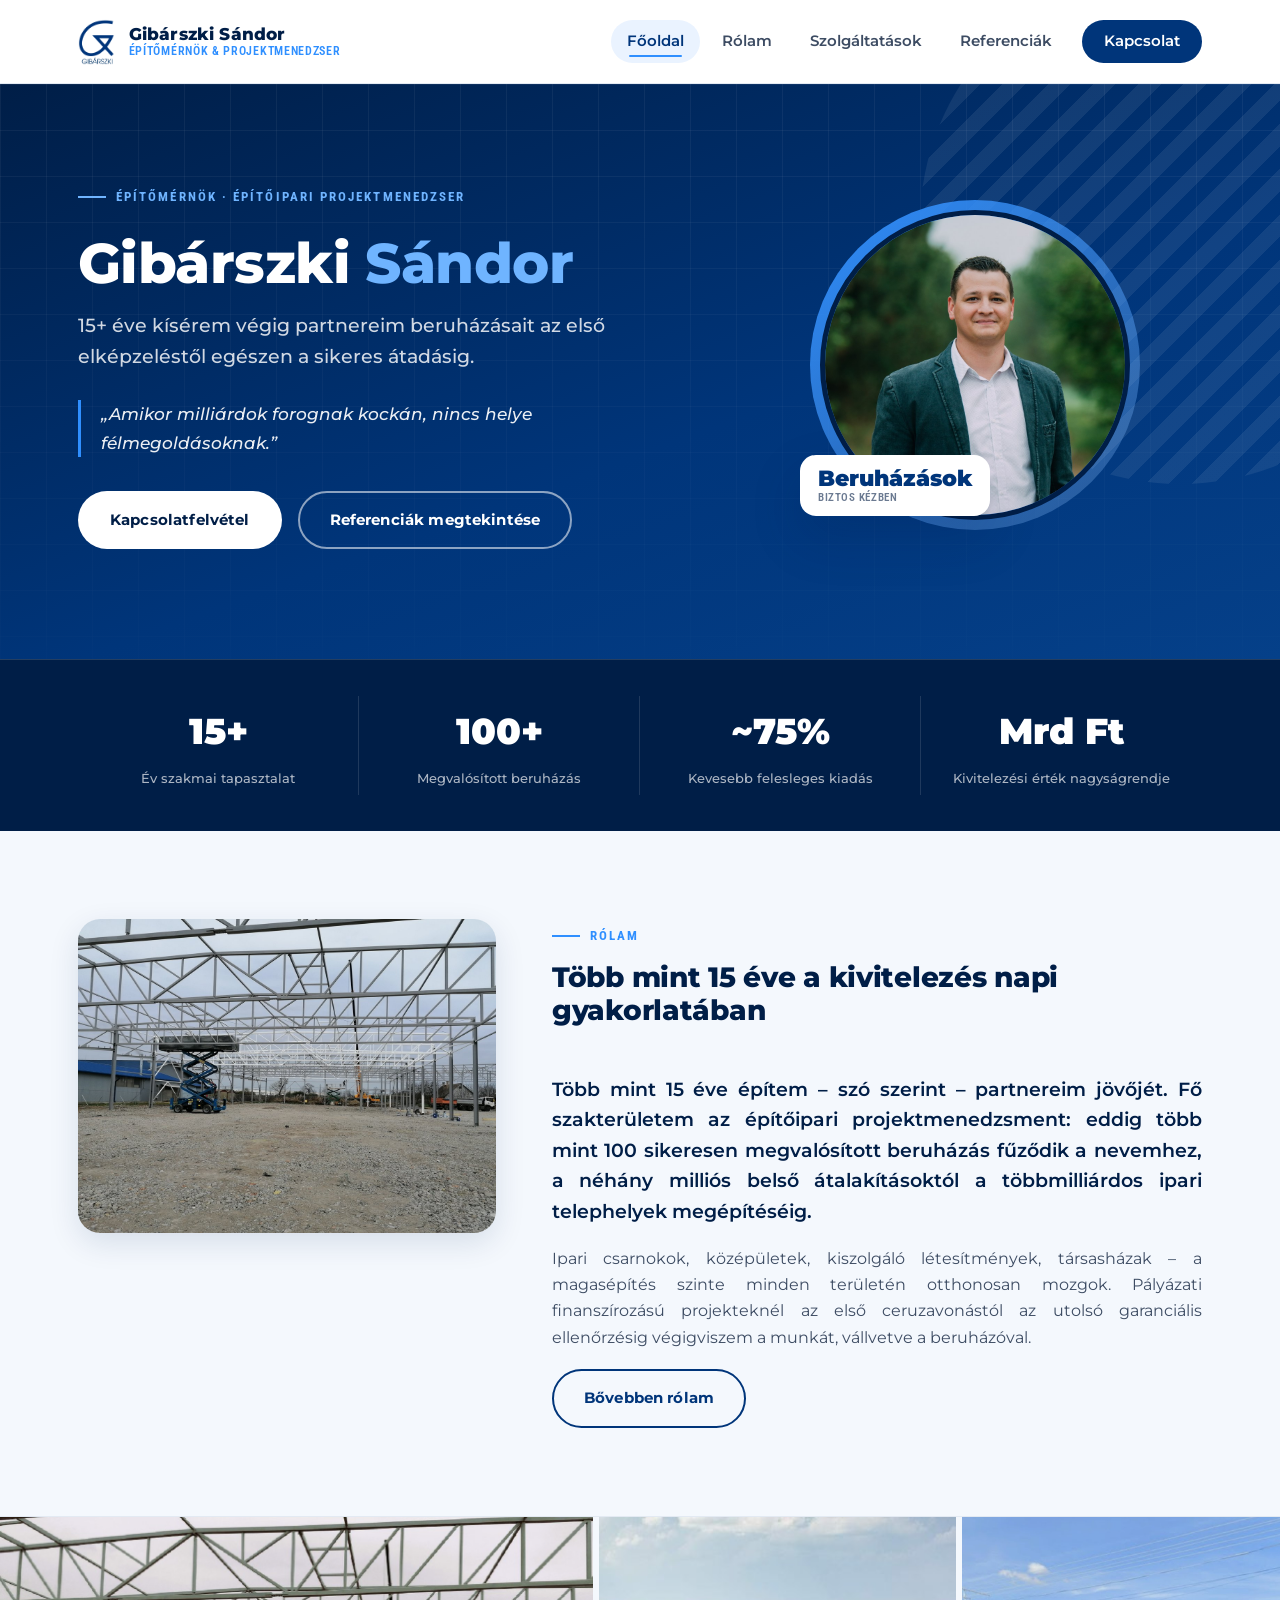
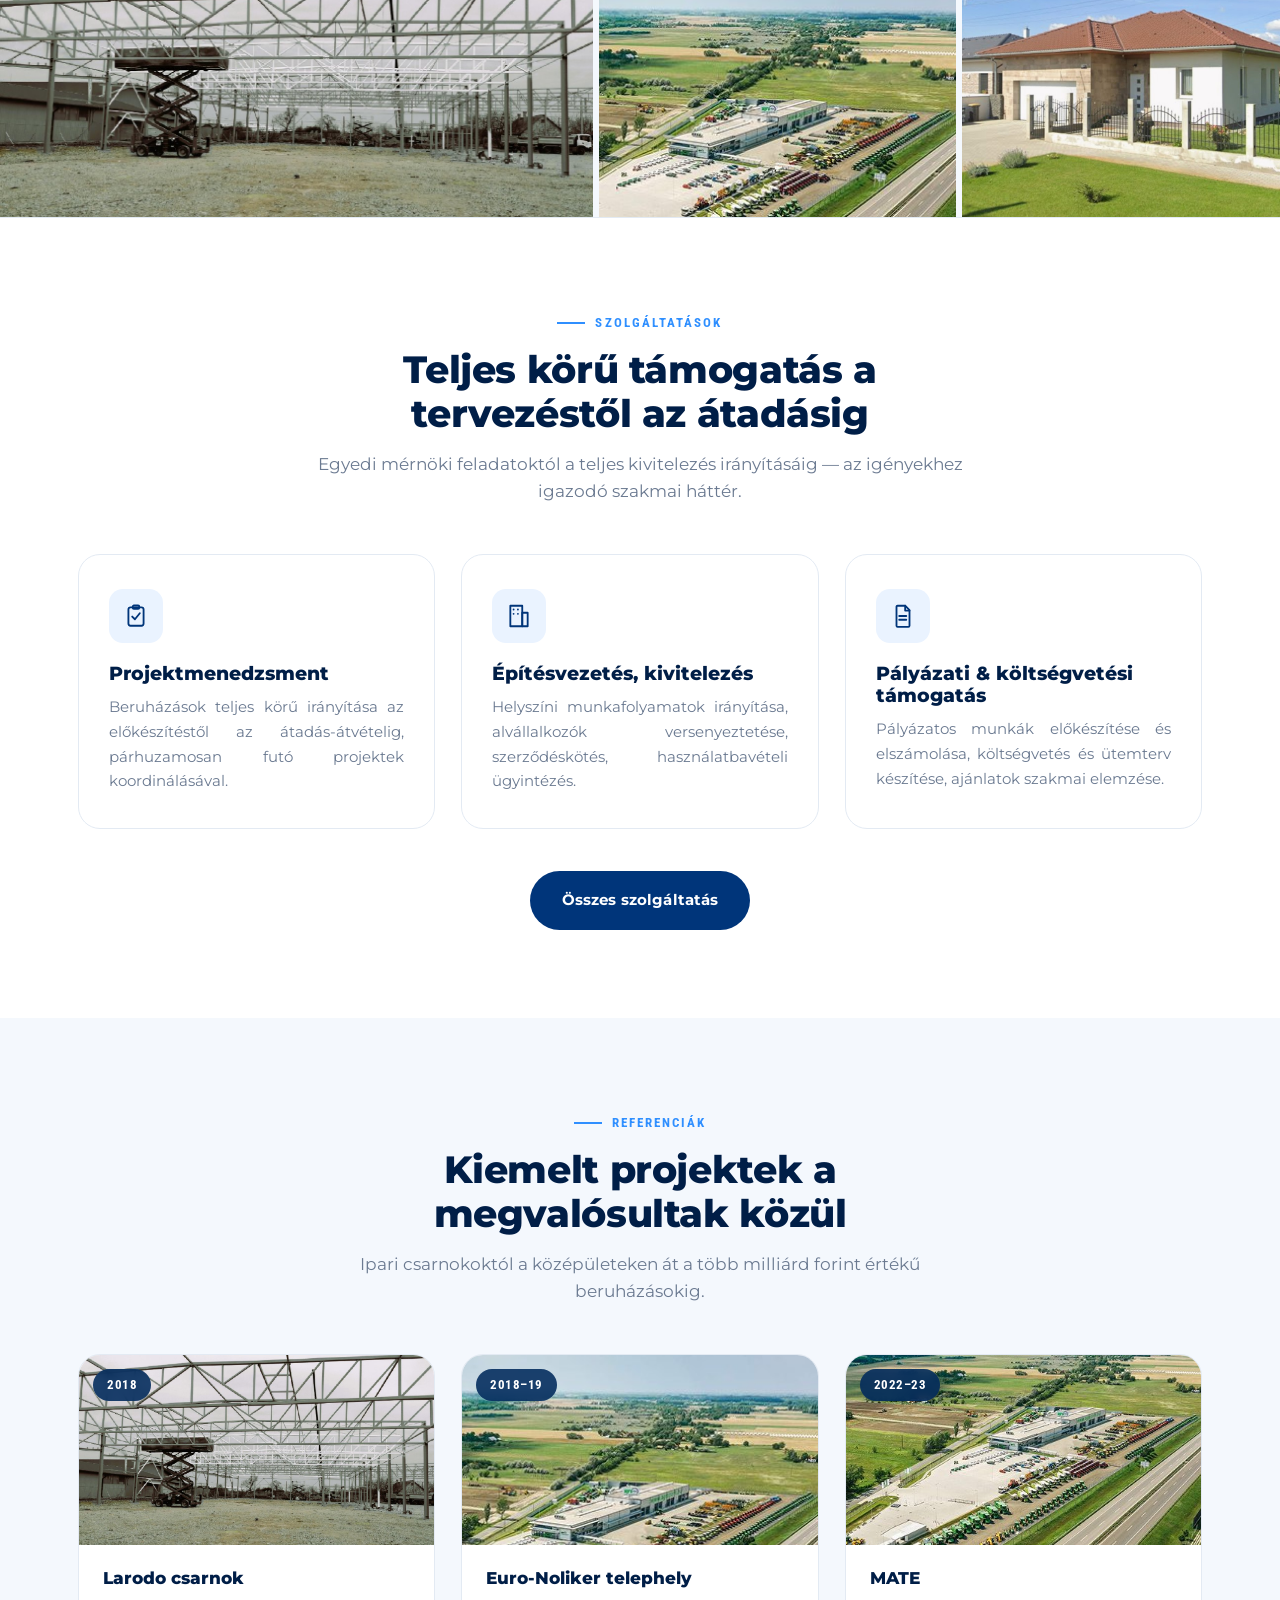
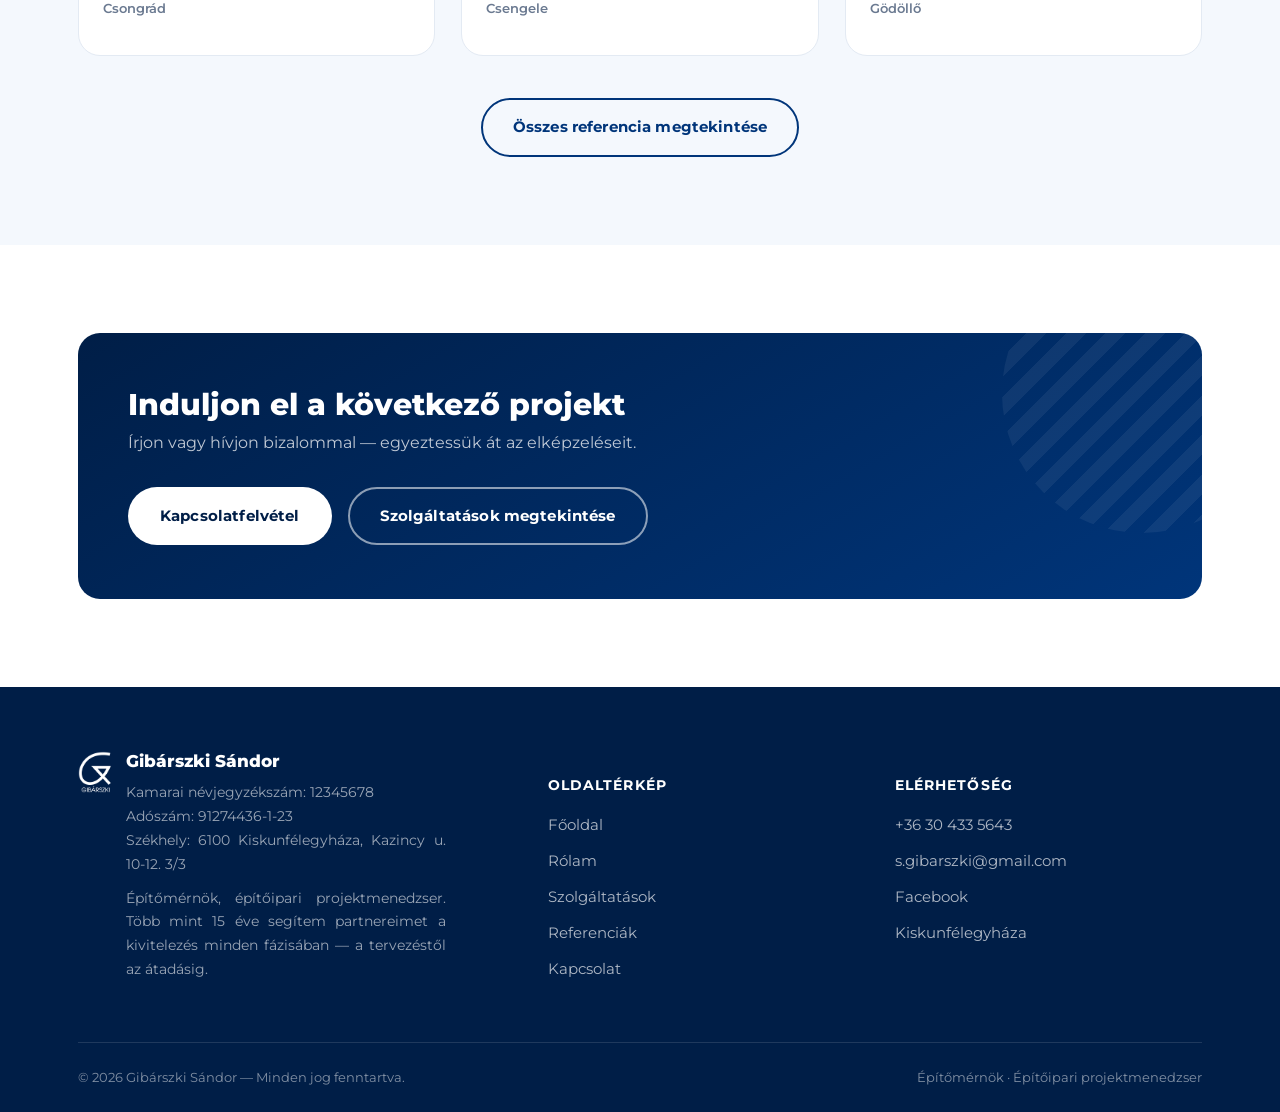
==== commit e4e4c72a: "Add files via upload" ====
--- a/index.html
+++ b/index.html
@@ -79,6 +79,21 @@
   </div>
 </section>
 
+<section class="proof-strip">
+  <div class="marquee">
+    <img src="assets/img/project_steel_1.jpg" alt="Larodo csarnok kivitelezés közben, Csongrád">
+    <img src="assets/img/project_aerial_2.jpg" alt="Euro-Noliker telephely légi felvétele, Csengele">
+    <img src="assets/img/project_house.jpg" alt="Családi ház kivitelezés">
+    <img src="assets/img/project_steel_2.jpg" alt="Acélszerkezetű csarnok építése">
+    <img src="assets/img/project_aerial_1.jpg" alt="MATE kampusz légi felvétele, Gödöllő">
+    <img src="assets/img/project_steel_1.jpg" alt="" aria-hidden="true">
+    <img src="assets/img/project_aerial_2.jpg" alt="" aria-hidden="true">
+    <img src="assets/img/project_house.jpg" alt="" aria-hidden="true">
+    <img src="assets/img/project_steel_2.jpg" alt="" aria-hidden="true">
+    <img src="assets/img/project_aerial_1.jpg" alt="" aria-hidden="true">
+  </div>
+</section>
+
 <section>
   <div class="container">
     <div class="section-head center">
--- a/style.css
+++ b/style.css
@@ -52,6 +52,26 @@
 ul{ margin:0; padding:0; list-style:none; }
 h1,h2,h3,h4{ margin:0; font-weight:800; line-height:1.18; color:var(--navy-900); }
 p{ margin:0; }
+
+/* ---------- justified body copy ----------
+   Sorkizárt szöveg a hosszabb, futó szövegblokkokban (bemutatkozás,
+   szolgáltatás- és referenciakártyák, tapasztalat idővonal, lábléc),
+   hogy a sorok egyenletes hosszúságúak legyenek, és ne lógjon ki
+   egyetlen rövid szó (pl. "a") a sor végén. A címsorokat, bevezető
+   mondatokat és a középre igazított szövegeket ez szándékosan nem
+   érinti. */
+.about-copy p,
+.card p,
+.timeline-card p,
+.step p,
+.ref-body p,
+.footer-brand p{
+  text-align:justify;
+  text-align-last:left;
+  hyphens:auto;
+  -webkit-hyphens:auto;
+  -ms-hyphens:auto;
+}
 .container{
   width:100%;
   max-width:var(--container);
@@ -404,6 +424,42 @@
   font-size:13px;
   color:rgba(255,255,255,.68);
   font-weight:500;
+}
+
+/* =========================================================
+   PROOF STRIP — folyamatosan gördülő fotósáv (pl. főoldalon,
+   a Rólam-előnézet és a Szolgáltatások szekció között)
+   ========================================================= */
+.proof-strip{
+  overflow:hidden;
+  padding:0;
+  background:var(--blue-pale-2);
+  border-top:1px solid var(--border);
+  border-bottom:1px solid var(--border);
+}
+.proof-strip .marquee{
+  display:flex;
+  width:max-content;
+  gap:6px;
+  animation:marquee-scroll 34s linear infinite;
+}
+.proof-strip:hover .marquee{ animation-play-state:paused; }
+.proof-strip .marquee img{
+  height:300px;
+  width:auto;
+  max-width:none;
+  flex:none;
+  object-fit:cover;
+}
+@keyframes marquee-scroll{
+  from{ transform:translateX(0); }
+  to{ transform:translateX(-50%); }
+}
+@media (max-width:680px){
+  .proof-strip .marquee img{ height:170px; }
+}
+@media (prefers-reduced-motion: reduce){
+  .proof-strip .marquee{ animation:none; }
 }
 
 /* =========================================================
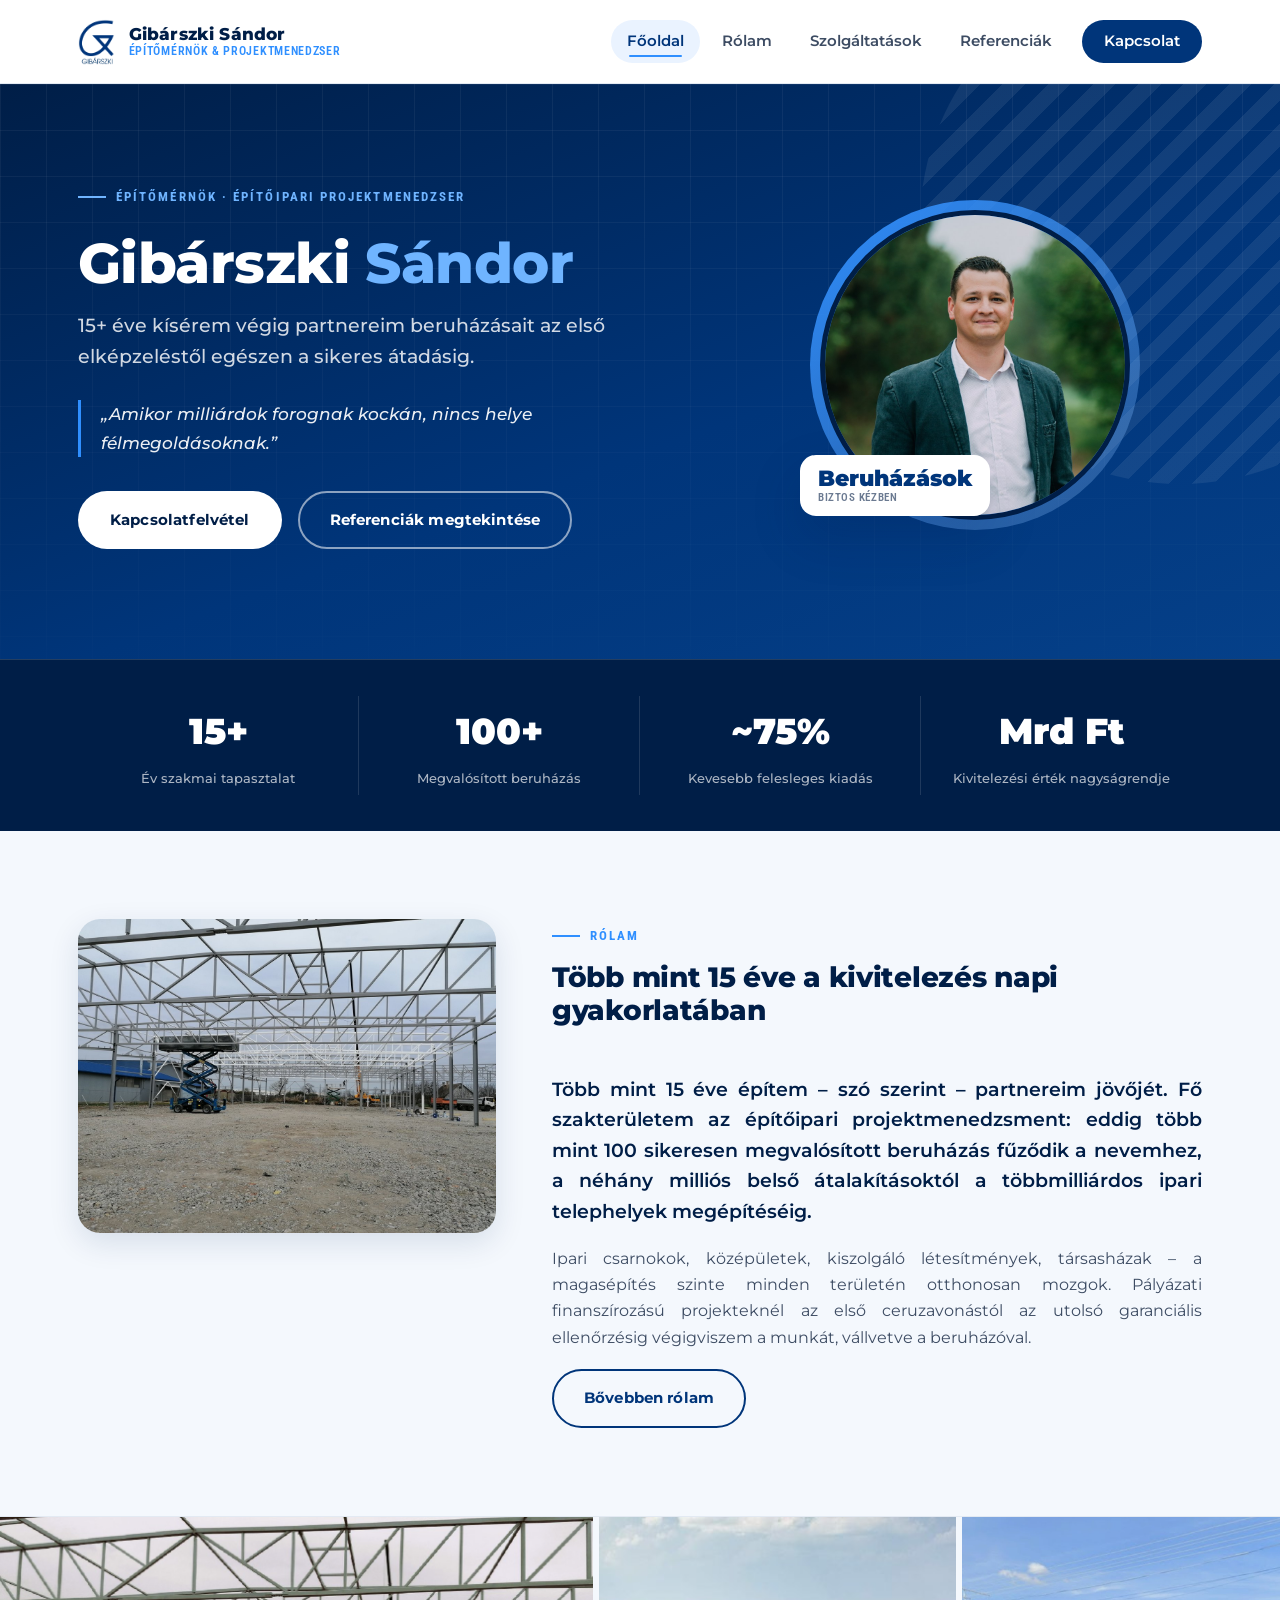
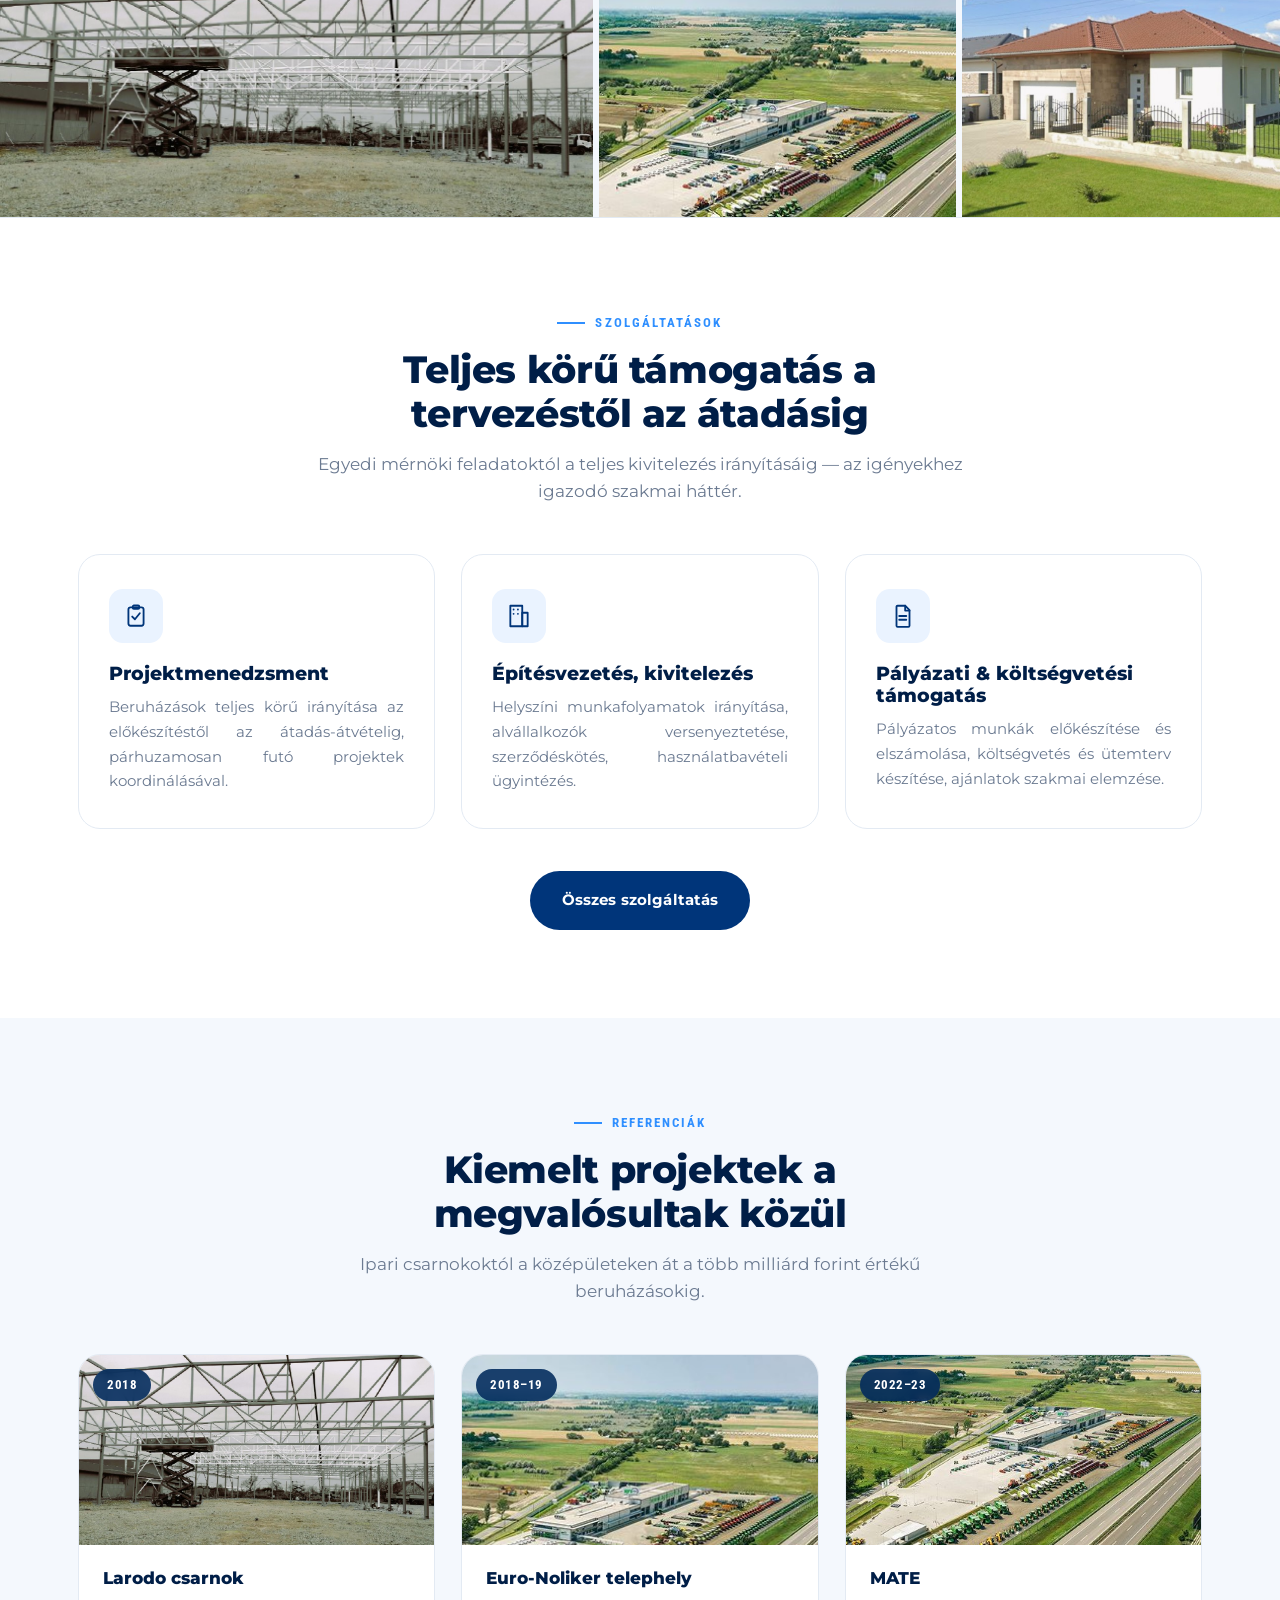
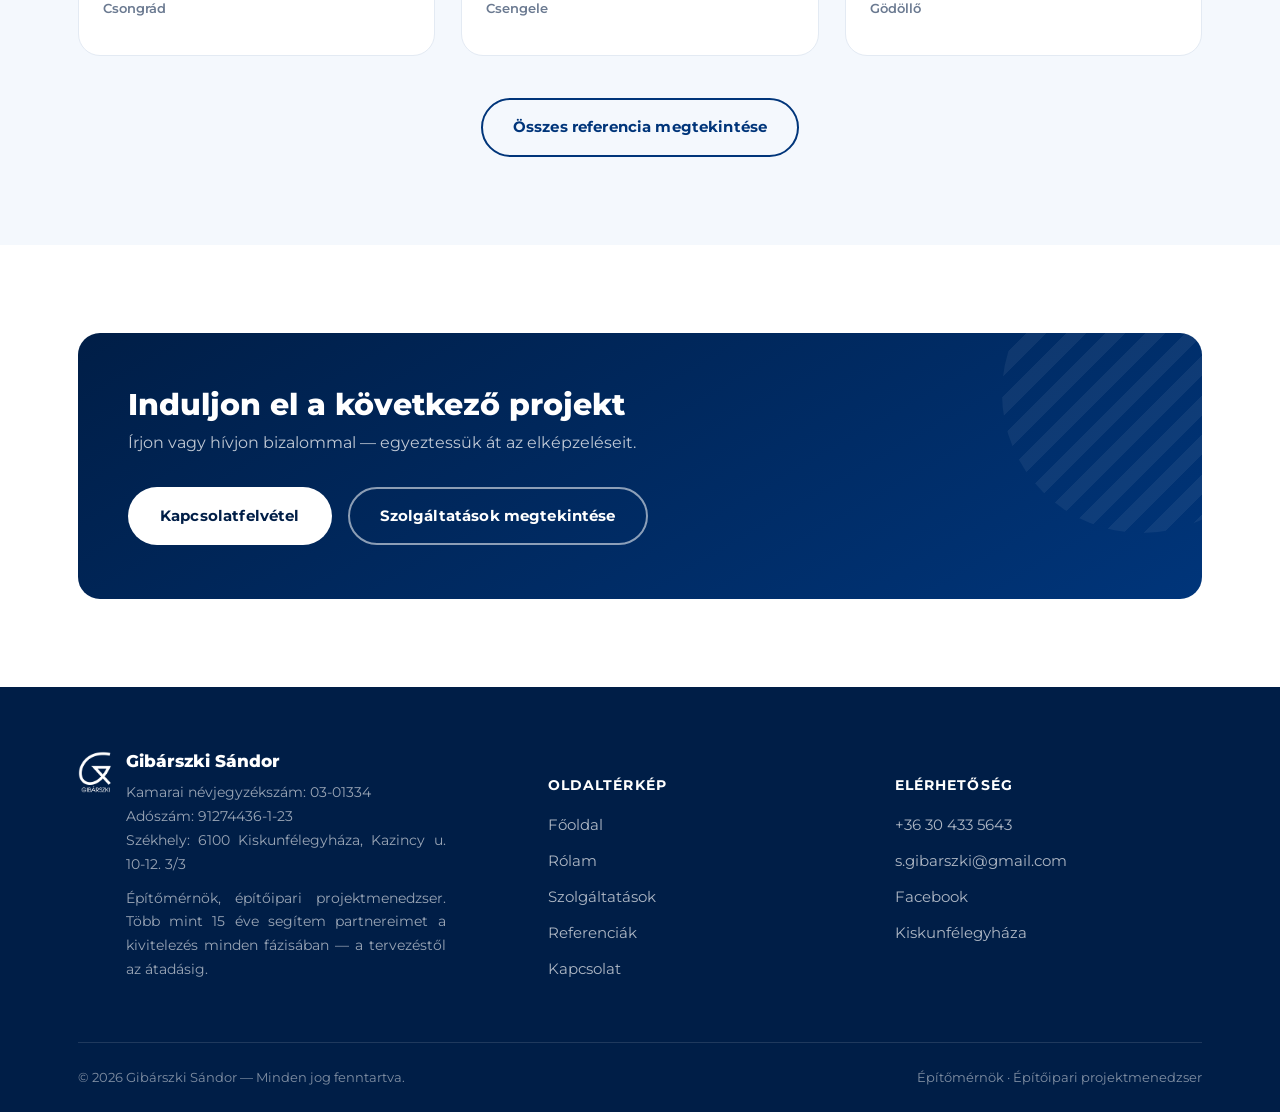
==== commit 9b3010e2: "Add files via upload" ====
--- a/index.html
+++ b/index.html
@@ -5,6 +5,20 @@
 <meta name="viewport" content="width=device-width, initial-scale=1.0">
 <title>Gibárszki Sándor | Építőmérnök, Építőipari Projektmenedzser</title>
 <meta name="description" content="Gibárszki Sándor építőmérnök, építőipari projektmenedzser. 15+ év tapasztalat, 100+ megvalósított beruházás — ipari csarnokok, középületek, társasházak.">
+<link rel="icon" href="assets/img/favicon.ico" sizes="any">
+<link rel="icon" href="assets/img/favicon-32.png" type="image/png" sizes="32x32">
+<link rel="icon" href="assets/img/favicon-16.png" type="image/png" sizes="16x16">
+<link rel="apple-touch-icon" href="assets/img/apple-touch-icon.png">
+<meta property="og:type" content="website">
+<meta property="og:locale" content="hu_HU">
+<meta property="og:site_name" content="Gibárszki Sándor">
+<meta property="og:title" content="Gibárszki Sándor | Építőmérnök, Építőipari Projektmenedzser">
+<meta property="og:description" content="Gibárszki Sándor építőmérnök, építőipari projektmenedzser. 15+ év tapasztalat, 100+ megvalósított beruházás — ipari csarnokok, középületek, társasházak.">
+<meta property="og:image" content="assets/img/og-image.jpg">
+<meta name="twitter:card" content="summary_large_image">
+<meta name="twitter:title" content="Gibárszki Sándor | Építőmérnök, Építőipari Projektmenedzser">
+<meta name="twitter:description" content="Gibárszki Sándor építőmérnök, építőipari projektmenedzser. 15+ év tapasztalat, 100+ megvalósított beruházás — ipari csarnokok, középületek, társasházak.">
+<meta name="twitter:image" content="assets/img/og-image.jpg">
 <link rel="stylesheet" href="style.css">
 </head>
 <body>
@@ -197,7 +211,7 @@
         <img src="assets/img/logo_white.png" alt="Gibárszki Sándor logó">
         <div>
           <h4>Gibárszki Sándor</h4>
-          <p class="footer-legal">Kamarai névjegyzékszám: 12345678<br>Adószám: 91274436-1-23<br>Székhely: 6100 Kiskunfélegyháza, Kazincy u. 10-12. 3/3</p>
+          <p class="footer-legal">Kamarai névjegyzékszám: 03-01334<br>Adószám: 91274436-1-23<br>Székhely: 6100 Kiskunfélegyháza, Kazincy u. 10-12. 3/3</p>
           <p>Építőmérnök, építőipari projektmenedzser. Több mint 15 éve segítem partnereimet a kivitelezés minden fázisában — a tervezéstől az átadásig.</p>
         </div>
       </div>
